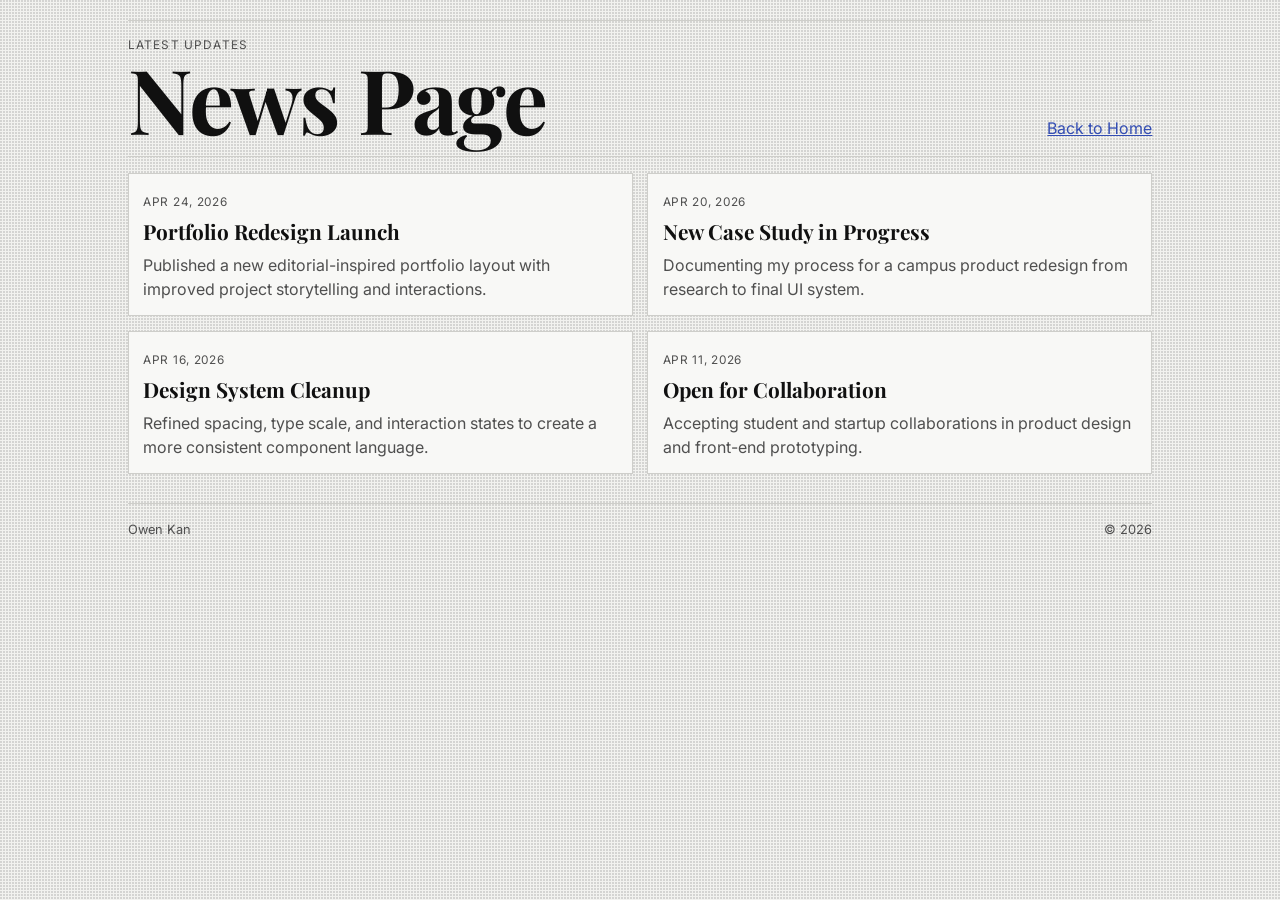
==== news.html @ dac482fb "Redesign portfolio with editorial style and interactions Made-with: Cursor:" ====
<!DOCTYPE html>
<html lang="en">
  <head>
    <meta charset="utf-8" />
    <meta name="viewport" content="width=device-width, initial-scale=1" />
    <meta name="description" content="News and updates from Owen Kan." />
    <title>Owen Kan | News</title>
    <link rel="preconnect" href="https://fonts.googleapis.com" />
    <link rel="preconnect" href="https://fonts.gstatic.com" crossorigin />
    <link
      href="https://fonts.googleapis.com/css2?family=Inter:wght@300;400;500;600&family=Playfair+Display:ital,wght@0,500;0,700;1,500&display=swap"
      rel="stylesheet"
    />
    <link rel="stylesheet" href="styles.css" />
  </head>
  <body data-page="news">
    <div class="grain"></div>
    <main class="page">
      <header class="news-hero panel reveal">
        <div>
          <div class="section-title">Latest Updates</div>
          <h1>News Page</h1>
        </div>
        <a class="magnetic" href="index.html">Back to Home</a>
      </header>

      <section class="panel reveal">
        <div class="news-grid">
          <article class="news-item">
            <time datetime="2026-04-24">Apr 24, 2026</time>
            <h2>Portfolio Redesign Launch</h2>
            <p>
              Published a new editorial-inspired portfolio layout with improved project
              storytelling and interactions.
            </p>
          </article>

          <article class="news-item">
            <time datetime="2026-04-20">Apr 20, 2026</time>
            <h2>New Case Study in Progress</h2>
            <p>
              Documenting my process for a campus product redesign from research to final UI
              system.
            </p>
          </article>

          <article class="news-item">
            <time datetime="2026-04-16">Apr 16, 2026</time>
            <h2>Design System Cleanup</h2>
            <p>
              Refined spacing, type scale, and interaction states to create a more consistent
              component language.
            </p>
          </article>

          <article class="news-item">
            <time datetime="2026-04-11">Apr 11, 2026</time>
            <h2>Open for Collaboration</h2>
            <p>
              Accepting student and startup collaborations in product design and front-end
              prototyping.
            </p>
          </article>
        </div>
      </section>

      <footer class="footer panel reveal">
        <span>Owen Kan</span>
        <span>&copy; <span id="year"></span></span>
      </footer>
    </main>

    <script src="script.js"></script>
  </body>
</html>
---- styles.css ----
/* Editorial portfolio style inspired by print layouts */
:root {
  --bg: #f2f2ef;
  --bg-elev: #f8f8f6;
  --text: #101010;
  --muted: #4f4f4f;
  --line: #cececa;
  --accent: #334db3;
  --serif: "Playfair Display", Georgia, serif;
  --sans: "Inter", Arial, sans-serif;
  --ease: 220ms ease;
}

body.dark {
  --bg: #101114;
  --bg-elev: #17191d;
  --text: #ececec;
  --muted: #b5b5b5;
  --line: #3c3e44;
  --accent: #9fb2ff;
}

*,
*::before,
*::after {
  box-sizing: border-box;
}

html {
  scroll-behavior: smooth;
}

body {
  margin: 0;
  font-family: var(--sans);
  line-height: 1.5;
  color: var(--text);
  background: var(--bg);
  transition: background var(--ease), color var(--ease);
}

.grain {
  position: fixed;
  inset: 0;
  pointer-events: none;
  opacity: 0.12;
  background-image: radial-gradient(circle at 1px 1px, #000 0.75px, transparent 0);
  background-size: 3px 3px;
}

.page {
  max-width: 1060px;
  margin: 0 auto;
  padding: 1.25rem 1.1rem 4rem;
  position: relative;
  z-index: 1;
}

.panel {
  border-top: 1px solid var(--line);
  padding: 1rem 0;
}

.reveal {
  opacity: 0;
  transform: translateY(14px);
  transition: opacity 0.45s ease, transform 0.45s ease;
}

.reveal.visible {
  opacity: 1;
  transform: translateY(0);
}

.masthead {
  padding-top: 0.2rem;
}

.masthead-meta {
  display: flex;
  justify-content: space-between;
  align-items: center;
  font-size: 0.74rem;
  text-transform: uppercase;
  letter-spacing: 0.08em;
  color: var(--muted);
  margin-bottom: 1.2rem;
}

.theme-toggle {
  border: 1px solid var(--line);
  background: transparent;
  color: var(--muted);
  font: inherit;
  font-size: 0.72rem;
  letter-spacing: 0.08em;
  text-transform: uppercase;
  padding: 0.42rem 0.6rem;
  cursor: pointer;
}

h1 {
  margin: 0;
  font-family: var(--serif);
  font-size: clamp(2.2rem, 7.8vw, 5.6rem);
  line-height: 0.95;
  letter-spacing: -0.02em;
}

h1 em {
  color: var(--accent);
  font-style: italic;
  font-weight: 500;
}

.masthead-note {
  margin-top: 1.25rem;
  max-width: 42ch;
  color: var(--muted);
}

.toc {
  display: grid;
  grid-template-columns: 130px 1fr;
  gap: 0.8rem;
}

.section-title {
  font-size: 0.74rem;
  text-transform: uppercase;
  letter-spacing: 0.1em;
  color: var(--muted);
  align-self: start;
}

.toc ol {
  margin: 0;
  padding-left: 1rem;
  display: grid;
  grid-template-columns: 1fr 1fr;
  gap: 0.38rem 2rem;
}

.toc li::marker {
  color: var(--muted);
}

.toc a {
  text-decoration: none;
  color: var(--text);
  border-bottom: 1px dashed transparent;
}

.toc a:hover {
  border-color: var(--line);
}

.split {
  display: grid;
  grid-template-columns: 130px 1fr;
  gap: 0.8rem;
}

.lede {
  font-family: var(--serif);
  font-size: clamp(1.1rem, 2.2vw, 1.45rem);
  line-height: 1.35;
}

.facts {
  margin: 1rem 0 0;
  padding-left: 1rem;
}

#projects .project-list {
  margin-top: 0.4rem;
}

.project-list {
  display: grid;
  gap: 0.8rem;
}

.project-card {
  border: 1px solid var(--line);
  background: var(--bg-elev);
  padding: 0.9rem 0.85rem;
}

.project-card h3 {
  margin: 0;
  font-family: var(--serif);
  font-size: 1.25rem;
}

.project-card p {
  margin: 0.55rem 0 0;
  color: var(--muted);
}

a {
  color: var(--accent);
  transition: color var(--ease);
}

.project-toggle {
  margin-top: 0.75rem;
  border: 1px solid var(--line);
  background: transparent;
  color: var(--text);
  padding: 0.4rem 0.62rem;
  cursor: pointer;
  font: inherit;
  font-size: 0.8rem;
  text-transform: uppercase;
  letter-spacing: 0.05em;
}

.project-details {
  max-height: 0;
  overflow: hidden;
  transition: max-height 280ms ease;
}

.project-card.open .project-details {
  max-height: 120px;
}

.contact-list {
  display: flex;
  flex-wrap: wrap;
  gap: 1rem 1.2rem;
}

.contact-list a {
  text-decoration: none;
  border-bottom: 1px solid var(--line);
}

.footer {
  margin-top: 0.8rem;
  display: flex;
  justify-content: space-between;
  font-size: 0.8rem;
  color: var(--muted);
}

.magnetic {
  display: inline-block;
  transition: transform 180ms ease;
}

.news-hero {
  display: grid;
  grid-template-columns: 1fr auto;
  gap: 0.8rem;
  align-items: end;
}

.news-grid {
  display: grid;
  grid-template-columns: repeat(2, minmax(0, 1fr));
  gap: 0.9rem;
}

.news-item {
  border: 1px solid var(--line);
  background: var(--bg-elev);
  padding: 0.9rem;
}

.news-item time {
  font-size: 0.74rem;
  letter-spacing: 0.06em;
  text-transform: uppercase;
  color: var(--muted);
}

.news-item h2 {
  margin: 0.5rem 0 0;
  font-family: var(--serif);
  font-size: 1.3rem;
  line-height: 1.15;
}

.news-item p {
  margin: 0.55rem 0 0;
  color: var(--muted);
}

@media (max-width: 860px) {
  .toc,
  .split {
    grid-template-columns: 1fr;
  }

  .toc ol {
    grid-template-columns: 1fr;
    padding-left: 1rem;
  }

  .news-grid {
    grid-template-columns: 1fr;
  }
}
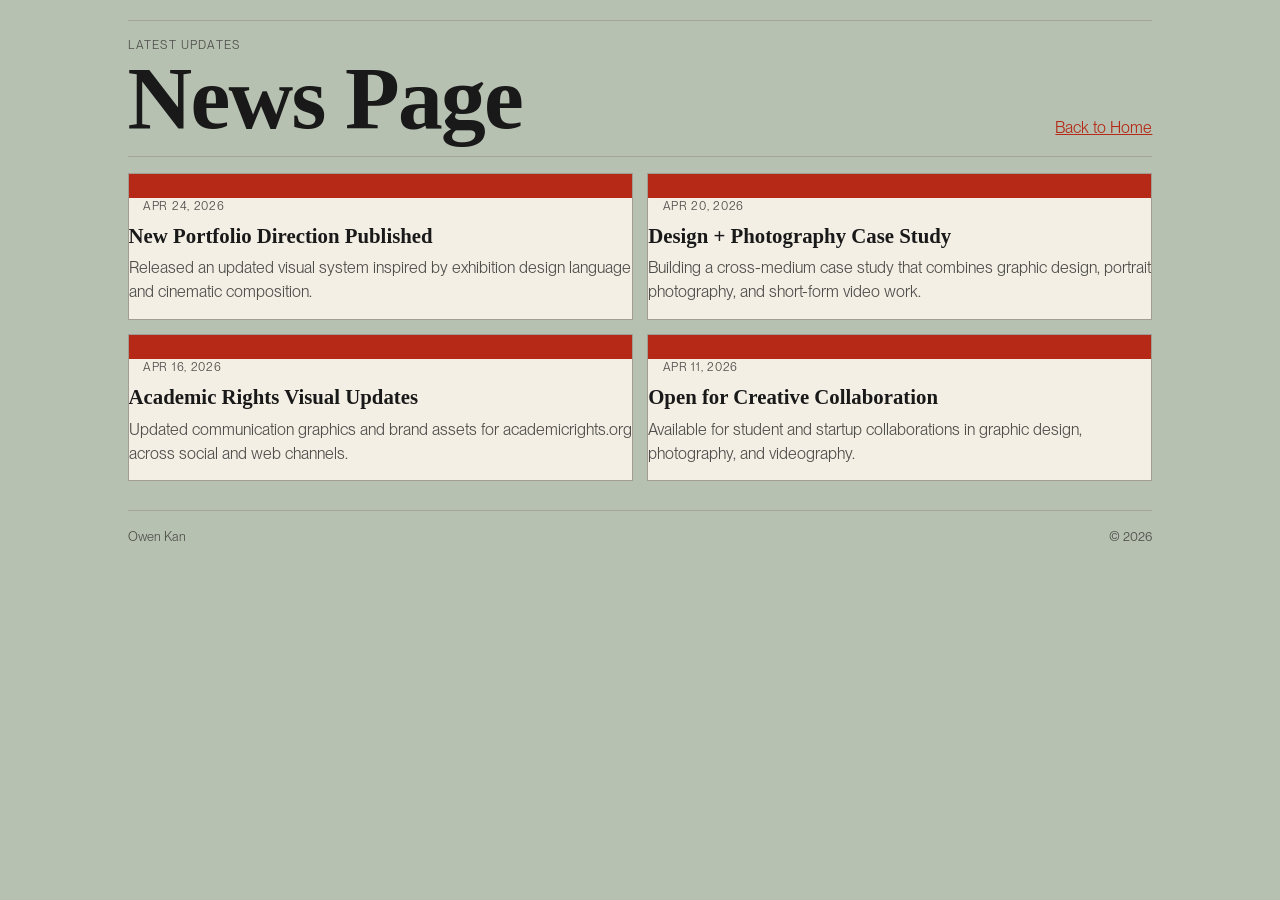
==== commit c1c8b725: "Refine editorial style and local font setup Made-with: Cursor:" ====
--- a/news.html
+++ b/news.html
@@ -5,16 +5,9 @@
     <meta name="viewport" content="width=device-width, initial-scale=1" />
     <meta name="description" content="News and updates from Owen Kan." />
     <title>Owen Kan | News</title>
-    <link rel="preconnect" href="https://fonts.googleapis.com" />
-    <link rel="preconnect" href="https://fonts.gstatic.com" crossorigin />
-    <link
-      href="https://fonts.googleapis.com/css2?family=Inter:wght@300;400;500;600&family=Playfair+Display:ital,wght@0,500;0,700;1,500&display=swap"
-      rel="stylesheet"
-    />
     <link rel="stylesheet" href="styles.css" />
   </head>
   <body data-page="news">
-    <div class="grain"></div>
     <main class="page">
       <header class="news-hero panel reveal">
         <div>
@@ -28,37 +21,37 @@
         <div class="news-grid">
           <article class="news-item">
             <time datetime="2026-04-24">Apr 24, 2026</time>
-            <h2>Portfolio Redesign Launch</h2>
+            <h2>New Portfolio Direction Published</h2>
             <p>
-              Published a new editorial-inspired portfolio layout with improved project
-              storytelling and interactions.
+              Released an updated visual system inspired by exhibition design language and
+              cinematic composition.
             </p>
           </article>
 
           <article class="news-item">
             <time datetime="2026-04-20">Apr 20, 2026</time>
-            <h2>New Case Study in Progress</h2>
+            <h2>Design + Photography Case Study</h2>
             <p>
-              Documenting my process for a campus product redesign from research to final UI
-              system.
+              Building a cross-medium case study that combines graphic design, portrait
+              photography, and short-form video work.
             </p>
           </article>
 
           <article class="news-item">
             <time datetime="2026-04-16">Apr 16, 2026</time>
-            <h2>Design System Cleanup</h2>
+            <h2>Academic Rights Visual Updates</h2>
             <p>
-              Refined spacing, type scale, and interaction states to create a more consistent
-              component language.
+              Updated communication graphics and brand assets for academicrights.org across
+              social and web channels.
             </p>
           </article>
 
           <article class="news-item">
             <time datetime="2026-04-11">Apr 11, 2026</time>
-            <h2>Open for Collaboration</h2>
+            <h2>Open for Creative Collaboration</h2>
             <p>
-              Accepting student and startup collaborations in product design and front-end
-              prototyping.
+              Available for student and startup collaborations in graphic design, photography,
+              and videography.
             </p>
           </article>
         </div>
--- a/styles.css
+++ b/styles.css
@@ -1,23 +1,83 @@
 /* Editorial portfolio style inspired by print layouts */
+@font-face {
+  font-family: "PPEditorialNew";
+  src: url("fonts/PPEditorialNew-Regular.otf") format("opentype");
+  font-weight: 400;
+  font-style: normal;
+  font-display: swap;
+}
+
+@font-face {
+  font-family: "PPEditorialNew";
+  src: url("fonts/PPEditorialNew-Italic.otf") format("opentype");
+  font-weight: 400;
+  font-style: italic;
+  font-display: swap;
+}
+
+@font-face {
+  font-family: "PPEditorialNew";
+  src: url("fonts/PPEditorialNew-Ultrabold.otf") format("opentype");
+  font-weight: 800;
+  font-style: normal;
+  font-display: swap;
+}
+
+@font-face {
+  font-family: "PPNeueMontreal";
+  src: url("fonts/PPNeueMontreal-Book.otf") format("opentype");
+  font-weight: 400;
+  font-style: normal;
+  font-display: swap;
+}
+
+@font-face {
+  font-family: "PPNeueMontreal";
+  src: url("fonts/PPNeueMontreal-Italic.otf") format("opentype");
+  font-weight: 400;
+  font-style: italic;
+  font-display: swap;
+}
+
+@font-face {
+  font-family: "PPNeueMontreal";
+  src: url("fonts/PPNeueMontreal-Medium.otf") format("opentype");
+  font-weight: 500;
+  font-style: normal;
+  font-display: swap;
+}
+
+@font-face {
+  font-family: "PPNeueMontreal";
+  src: url("fonts/PPNeueMontreal-Bold.otf") format("opentype");
+  font-weight: 700;
+  font-style: normal;
+  font-display: swap;
+}
+
 :root {
-  --bg: #f2f2ef;
-  --bg-elev: #f8f8f6;
-  --text: #101010;
-  --muted: #4f4f4f;
-  --line: #cececa;
-  --accent: #334db3;
-  --serif: "Playfair Display", Georgia, serif;
-  --sans: "Inter", Arial, sans-serif;
+  --bg: #b7c1b1;
+  --bg-elev: #f4efe5;
+  --text: #191919;
+  --muted: #4e4e4b;
+  --line: #b8b2a6;
+  --accent: #b52916;
+  --accent-soft: #d6351d;
+  --ink-soft: #2f2a26;
+  --serif: "PPEditorialNew", "Times New Roman", serif;
+  --sans: "PPNeueMontreal", "Helvetica Neue", Arial, sans-serif;
   --ease: 220ms ease;
 }
 
 body.dark {
   --bg: #101114;
-  --bg-elev: #17191d;
+  --bg-elev: #1a1b20;
   --text: #ececec;
-  --muted: #b5b5b5;
+  --muted: #b7b7b7;
   --line: #3c3e44;
-  --accent: #9fb2ff;
+  --accent: #f06a57;
+  --accent-soft: #d95744;
+  --ink-soft: #d5cec8;
 }
 
 *,
@@ -39,15 +99,6 @@
   transition: background var(--ease), color var(--ease);
 }
 
-.grain {
-  position: fixed;
-  inset: 0;
-  pointer-events: none;
-  opacity: 0.12;
-  background-image: radial-gradient(circle at 1px 1px, #000 0.75px, transparent 0);
-  background-size: 3px 3px;
-}
-
 .page {
   max-width: 1060px;
   margin: 0 auto;
@@ -57,7 +108,7 @@
 }
 
 .panel {
-  border-top: 1px solid var(--line);
+  border-top: 1px solid color-mix(in srgb, var(--line), #000 8%);
   padding: 1rem 0;
 }
 
@@ -74,6 +125,7 @@
 
 .masthead {
   padding-top: 0.2rem;
+  border-top: none;
 }
 
 .masthead-meta {
@@ -89,7 +141,7 @@
 
 .theme-toggle {
   border: 1px solid var(--line);
-  background: transparent;
+  background: color-mix(in srgb, var(--bg-elev), transparent 30%);
   color: var(--muted);
   font: inherit;
   font-size: 0.72rem;
@@ -123,6 +175,9 @@
   display: grid;
   grid-template-columns: 130px 1fr;
   gap: 0.8rem;
+  background: var(--bg-elev);
+  border: 1px solid var(--line);
+  padding: 0.9rem;
 }
 
 .section-title {
@@ -147,7 +202,7 @@
 
 .toc a {
   text-decoration: none;
-  color: var(--text);
+  color: var(--ink-soft);
   border-bottom: 1px dashed transparent;
 }
 
@@ -159,6 +214,9 @@
   display: grid;
   grid-template-columns: 130px 1fr;
   gap: 0.8rem;
+  background: var(--bg-elev);
+  border: 1px solid var(--line);
+  padding: 0.9rem;
 }
 
 .lede {
@@ -182,13 +240,35 @@
 }
 
 .project-card {
-  border: 1px solid var(--line);
+  border: 1px solid color-mix(in srgb, var(--line), #000 12%);
   background: var(--bg-elev);
-  padding: 0.9rem 0.85rem;
+  padding: 0;
+  overflow: hidden;
+}
+
+.project-card::before {
+  content: "";
+  display: block;
+  height: 14px;
+  background: linear-gradient(
+    90deg,
+    var(--accent) 0%,
+    var(--accent) 48%,
+    var(--accent-soft) 48%,
+    var(--accent-soft) 100%
+  );
+}
+
+.project-card > h3,
+.project-card > p,
+.project-card > .project-toggle,
+.project-card > .project-details {
+  margin-left: 0.9rem;
+  margin-right: 0.9rem;
 }
 
 .project-card h3 {
-  margin: 0;
+  margin-top: 0.8rem;
   font-family: var(--serif);
   font-size: 1.25rem;
 }
@@ -206,8 +286,8 @@
 .project-toggle {
   margin-top: 0.75rem;
   border: 1px solid var(--line);
-  background: transparent;
-  color: var(--text);
+  background: color-mix(in srgb, var(--accent), #fff 86%);
+  color: var(--ink-soft);
   padding: 0.4rem 0.62rem;
   cursor: pointer;
   font: inherit;
@@ -220,10 +300,12 @@
   max-height: 0;
   overflow: hidden;
   transition: max-height 280ms ease;
+  padding-bottom: 0;
 }
 
 .project-card.open .project-details {
-  max-height: 120px;
+  max-height: 140px;
+  padding-bottom: 0.85rem;
 }
 
 .contact-list {
@@ -234,7 +316,8 @@
 
 .contact-list a {
   text-decoration: none;
-  border-bottom: 1px solid var(--line);
+  border-bottom: 1px solid color-mix(in srgb, var(--accent), var(--line) 45%);
+  color: var(--ink-soft);
 }
 
 .footer {
@@ -264,9 +347,25 @@
 }
 
 .news-item {
-  border: 1px solid var(--line);
+  border: 1px solid color-mix(in srgb, var(--line), #000 12%);
   background: var(--bg-elev);
-  padding: 0.9rem;
+  padding: 0;
+  overflow: hidden;
+}
+
+.news-item::before {
+  content: "";
+  display: block;
+  height: 24px;
+  background: var(--accent);
+}
+
+.news-item > time,
+.news-item > h2,
+.news-item > p {
+  display: block;
+  margin-left: 0.9rem;
+  margin-right: 0.9rem;
 }
 
 .news-item time {
@@ -284,7 +383,7 @@
 }
 
 .news-item p {
-  margin: 0.55rem 0 0;
+  margin: 0.55rem 0 0.9rem;
   color: var(--muted);
 }
 
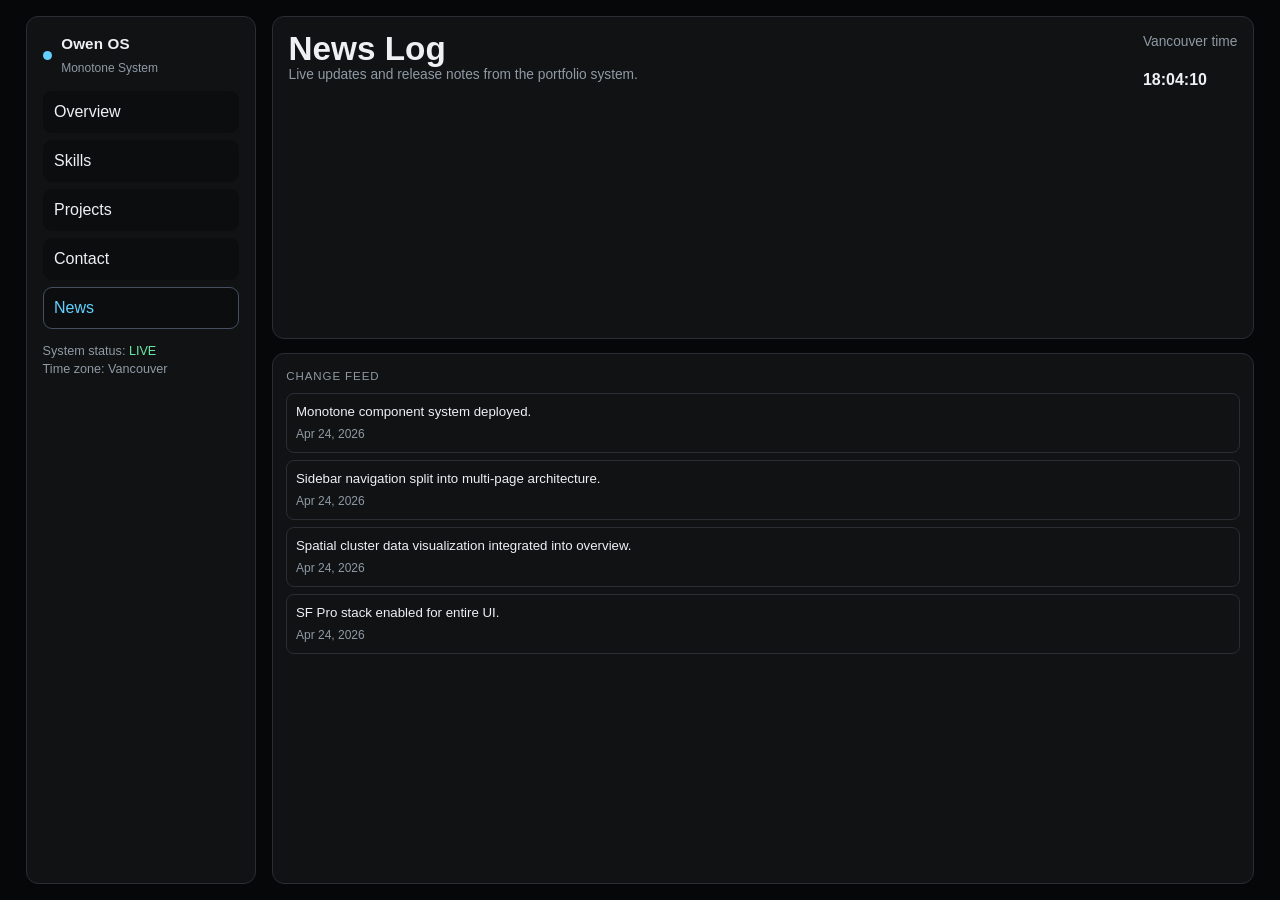
==== commit a644c202: "Refactor site into monotone multipage dashboard Made-with: Cursor:" ====
--- a/news.html
+++ b/news.html
@@ -3,66 +3,56 @@
   <head>
     <meta charset="utf-8" />
     <meta name="viewport" content="width=device-width, initial-scale=1" />
-    <meta name="description" content="News and updates from Owen Kan." />
+    <meta name="description" content="Owen Kan news dashboard." />
     <title>Owen Kan | News</title>
     <link rel="stylesheet" href="styles.css" />
   </head>
   <body data-page="news">
-    <main class="page">
-      <header class="news-hero panel reveal">
-        <div>
-          <div class="section-title">Latest Updates</div>
-          <h1>News Page</h1>
+    <main class="dashboard">
+      <aside class="sidebar panel">
+        <div class="brand">
+          <div class="brand-dot"></div>
+          <div>
+            <strong>Owen OS</strong>
+            <small>Monotone System</small>
+          </div>
         </div>
-        <a class="magnetic" href="index.html">Back to Home</a>
-      </header>
+        <nav>
+          <a href="index.html" data-nav="overview">Overview</a>
+          <a href="skills.html" data-nav="skills">Skills</a>
+          <a href="projects.html" data-nav="projects">Projects</a>
+          <a href="contact.html" data-nav="contact">Contact</a>
+          <a href="news.html" data-nav="news">News</a>
+        </nav>
+        <div class="sidebar-footer">
+          <p>System status: <span class="status-live">LIVE</span></p>
+          <p>Time zone: Vancouver</p>
+        </div>
+      </aside>
 
-      <section class="panel reveal">
-        <div class="news-grid">
-          <article class="news-item">
-            <time datetime="2026-04-24">Apr 24, 2026</time>
-            <h2>New Portfolio Direction Published</h2>
-            <p>
-              Released an updated visual system inspired by exhibition design language and
-              cinematic composition.
-            </p>
-          </article>
+      <section class="content">
+        <header class="topbar panel">
+          <div>
+            <h1>News Log</h1>
+            <p class="sub">Live updates and release notes from the portfolio system.</p>
+          </div>
+          <div>
+            <p class="sub">Vancouver time</p>
+            <p><strong id="van-time">--:--:--</strong></p>
+          </div>
+        </header>
 
-          <article class="news-item">
-            <time datetime="2026-04-20">Apr 20, 2026</time>
-            <h2>Design + Photography Case Study</h2>
-            <p>
-              Building a cross-medium case study that combines graphic design, portrait
-              photography, and short-form video work.
-            </p>
-          </article>
-
-          <article class="news-item">
-            <time datetime="2026-04-16">Apr 16, 2026</time>
-            <h2>Academic Rights Visual Updates</h2>
-            <p>
-              Updated communication graphics and brand assets for academicrights.org across
-              social and web channels.
-            </p>
-          </article>
-
-          <article class="news-item">
-            <time datetime="2026-04-11">Apr 11, 2026</time>
-            <h2>Open for Creative Collaboration</h2>
-            <p>
-              Available for student and startup collaborations in graphic design, photography,
-              and videography.
-            </p>
-          </article>
-        </div>
+        <section class="tile panel">
+          <p class="label">Change feed</p>
+          <div class="feed">
+            <div class="feed-item"><p>Monotone component system deployed.</p><small>Apr 24, 2026</small></div>
+            <div class="feed-item"><p>Sidebar navigation split into multi-page architecture.</p><small>Apr 24, 2026</small></div>
+            <div class="feed-item"><p>Spatial cluster data visualization integrated into overview.</p><small>Apr 24, 2026</small></div>
+            <div class="feed-item"><p>SF Pro stack enabled for entire UI.</p><small>Apr 24, 2026</small></div>
+          </div>
+        </section>
       </section>
-
-      <footer class="footer panel reveal">
-        <span>Owen Kan</span>
-        <span>&copy; <span id="year"></span></span>
-      </footer>
     </main>
-
     <script src="script.js"></script>
   </body>
 </html>
--- a/styles.css
+++ b/styles.css
@@ -1,83 +1,16 @@
-/* Editorial portfolio style inspired by print layouts */
-@font-face {
-  font-family: "PPEditorialNew";
-  src: url("fonts/PPEditorialNew-Regular.otf") format("opentype");
-  font-weight: 400;
-  font-style: normal;
-  font-display: swap;
-}
-
-@font-face {
-  font-family: "PPEditorialNew";
-  src: url("fonts/PPEditorialNew-Italic.otf") format("opentype");
-  font-weight: 400;
-  font-style: italic;
-  font-display: swap;
-}
-
-@font-face {
-  font-family: "PPEditorialNew";
-  src: url("fonts/PPEditorialNew-Ultrabold.otf") format("opentype");
-  font-weight: 800;
-  font-style: normal;
-  font-display: swap;
-}
-
-@font-face {
-  font-family: "PPNeueMontreal";
-  src: url("fonts/PPNeueMontreal-Book.otf") format("opentype");
-  font-weight: 400;
-  font-style: normal;
-  font-display: swap;
-}
-
-@font-face {
-  font-family: "PPNeueMontreal";
-  src: url("fonts/PPNeueMontreal-Italic.otf") format("opentype");
-  font-weight: 400;
-  font-style: italic;
-  font-display: swap;
-}
-
-@font-face {
-  font-family: "PPNeueMontreal";
-  src: url("fonts/PPNeueMontreal-Medium.otf") format("opentype");
-  font-weight: 500;
-  font-style: normal;
-  font-display: swap;
-}
-
-@font-face {
-  font-family: "PPNeueMontreal";
-  src: url("fonts/PPNeueMontreal-Bold.otf") format("opentype");
-  font-weight: 700;
-  font-style: normal;
-  font-display: swap;
-}
-
+/* Monotone technical portfolio system */
 :root {
-  --bg: #b7c1b1;
-  --bg-elev: #f4efe5;
-  --text: #191919;
-  --muted: #4e4e4b;
-  --line: #b8b2a6;
-  --accent: #b52916;
-  --accent-soft: #d6351d;
-  --ink-soft: #2f2a26;
-  --serif: "PPEditorialNew", "Times New Roman", serif;
-  --sans: "PPNeueMontreal", "Helvetica Neue", Arial, sans-serif;
-  --ease: 220ms ease;
-}
-
-body.dark {
-  --bg: #101114;
-  --bg-elev: #1a1b20;
-  --text: #ececec;
-  --muted: #b7b7b7;
-  --line: #3c3e44;
-  --accent: #f06a57;
-  --accent-soft: #d95744;
-  --ink-soft: #d5cec8;
+  --bg: #060708;
+  --panel: #101214;
+  --panel-2: #16191d;
+  --line: #292e34;
+  --text: #edf1f4;
+  --muted: #8f9aa5;
+  --accent-cyan: #63d0ff;
+  --accent-orange: #ff9d57;
+  --accent-green: #6ee7a5;
+  --radius: 12px;
+  --ease: 180ms ease;
 }
 
 *,
@@ -92,313 +25,442 @@
 
 body {
   margin: 0;
-  font-family: var(--sans);
-  line-height: 1.5;
+  background: var(--bg);
   color: var(--text);
-  background: var(--bg);
-  transition: background var(--ease), color var(--ease);
-}
-
-.page {
-  max-width: 1060px;
-  margin: 0 auto;
-  padding: 1.25rem 1.1rem 4rem;
+  font-family: -apple-system, BlinkMacSystemFont, "SF Pro Display", "SF Pro Text", "Segoe UI",
+    Roboto, Helvetica, Arial, sans-serif;
+  line-height: 1.45;
+}
+
+.dashboard {
+  width: min(1280px, 96vw);
+  margin: 1rem auto;
+  display: grid;
+  grid-template-columns: 230px 1fr;
+  gap: 1rem;
+}
+
+.panel {
+  border: 1px solid var(--line);
+  border-radius: var(--radius);
+  background: var(--panel);
+}
+
+.sidebar {
+  position: sticky;
+  top: 1rem;
+  height: calc(100vh - 2rem);
+  padding: 1rem;
+  display: grid;
+  grid-template-rows: auto auto 1fr auto;
+  gap: 0.8rem;
+}
+
+.brand {
+  display: flex;
+  align-items: center;
+  gap: 0.6rem;
+}
+
+.brand strong {
+  display: block;
+  font-size: 0.95rem;
+  letter-spacing: 0.01em;
+}
+
+.brand small {
+  font-size: 0.75rem;
+  color: var(--muted);
+}
+
+.brand-dot {
+  width: 9px;
+  height: 9px;
+  border-radius: 50%;
+  background: var(--accent-cyan);
+}
+
+.sidebar nav {
+  display: grid;
+  gap: 0.45rem;
+}
+
+.sidebar nav a {
+  display: block;
+  padding: 0.52rem 0.65rem;
+  border: 1px solid transparent;
+  border-radius: 9px;
+  color: var(--text);
+  text-decoration: none;
+  background: #0b0d0f;
+  transition: border-color var(--ease), background var(--ease), transform var(--ease);
+}
+
+.sidebar nav a:hover {
+  border-color: #3a4149;
+  background: #111418;
+}
+
+.sidebar nav a.active {
+  border-color: #44505f;
+  color: var(--accent-cyan);
+}
+
+.sidebar-footer p,
+.sidebar-footer a {
+  margin: 0;
+  font-size: 0.79rem;
+  color: var(--muted);
+}
+
+.status-live {
+  color: var(--accent-green);
+}
+
+.content {
+  display: grid;
+  gap: 0.9rem;
+}
+
+.topbar {
+  padding: 0.95rem 1rem;
+  display: flex;
+  justify-content: space-between;
+  align-items: flex-start;
+  gap: 0.8rem;
+}
+
+h1 {
+  margin: 0;
+  font-weight: 600;
+  font-size: clamp(1.3rem, 2.6vw, 2.15rem);
+  line-height: 1;
+}
+
+.sub {
+  margin: 0;
+  font-size: 0.86rem;
+  color: var(--muted);
+}
+
+.bento {
+  display: grid;
+  grid-template-columns: repeat(12, minmax(0, 1fr));
+  gap: 0.75rem;
+}
+
+.tile {
+  padding: 0.85rem;
+  transition: transform var(--ease), border-color var(--ease);
+}
+
+.tile:hover {
+  transform: translateY(-2px);
+  border-color: #3a4149;
+}
+
+.span-3 {
+  grid-column: span 3;
+}
+
+.span-4 {
+  grid-column: span 4;
+}
+
+.span-5 {
+  grid-column: span 5;
+}
+
+.span-6 {
+  grid-column: span 6;
+}
+
+.span-7 {
+  grid-column: span 7;
+}
+
+.span-8 {
+  grid-column: span 8;
+}
+
+.tile h3,
+.tile h2,
+.tile h4,
+.tile p {
+  margin: 0;
+}
+
+.label {
+  font-size: 0.72rem;
+  text-transform: uppercase;
+  letter-spacing: 0.08em;
+  color: var(--muted);
+}
+
+.metric h2 {
+  margin-top: 0.45rem;
+  font-size: 1.85rem;
+  font-weight: 600;
+}
+
+.metric small {
+  color: var(--muted);
+}
+
+.tiny-chart {
+  margin-top: 0.55rem;
+  height: 42px;
+  border-radius: 6px;
+  background: repeating-linear-gradient(
+    90deg,
+    #101418 0,
+    #101418 10px,
+    #0d1014 10px,
+    #0d1014 20px
+  );
+  position: relative;
+  overflow: hidden;
+}
+
+.tiny-chart::after {
+  content: "";
+  position: absolute;
+  inset: 0;
+  background-image: linear-gradient(
+    130deg,
+    transparent 0%,
+    transparent 35%,
+    rgba(99, 208, 255, 0.5) 36%,
+    rgba(99, 208, 255, 0.5) 40%,
+    transparent 41%,
+    transparent 100%
+  );
+}
+
+.cluster-panel {
+  background: var(--panel-2);
+}
+
+.cluster-wrap {
+  margin-top: 0.65rem;
+  border: 1px solid var(--line);
+  border-radius: 10px;
+  background: #0b0e13;
+  height: 360px;
+  position: relative;
+  overflow: hidden;
+}
+
+.cluster-wrap::before {
+  content: "";
+  position: absolute;
+  inset: 0;
+  background-image:
+    linear-gradient(#141922 1px, transparent 1px),
+    linear-gradient(90deg, #141922 1px, transparent 1px);
+  background-size: 34px 34px;
+  opacity: 0.7;
+}
+
+#cluster-canvas {
+  width: 100%;
+  height: 100%;
+  display: block;
   position: relative;
   z-index: 1;
 }
 
-.panel {
-  border-top: 1px solid color-mix(in srgb, var(--line), #000 8%);
-  padding: 1rem 0;
-}
-
-.reveal {
-  opacity: 0;
-  transform: translateY(14px);
-  transition: opacity 0.45s ease, transform 0.45s ease;
-}
-
-.reveal.visible {
-  opacity: 1;
-  transform: translateY(0);
-}
-
-.masthead {
-  padding-top: 0.2rem;
-  border-top: none;
-}
-
-.masthead-meta {
+.side-list {
+  margin-top: 0.6rem;
+  display: grid;
+  gap: 0.45rem;
+}
+
+.side-list div {
+  border: 1px solid var(--line);
+  border-radius: 8px;
+  padding: 0.46rem 0.55rem;
+  font-size: 0.83rem;
   display: flex;
   justify-content: space-between;
   align-items: center;
-  font-size: 0.74rem;
-  text-transform: uppercase;
-  letter-spacing: 0.08em;
-  color: var(--muted);
-  margin-bottom: 1.2rem;
-}
-
-.theme-toggle {
-  border: 1px solid var(--line);
-  background: color-mix(in srgb, var(--bg-elev), transparent 30%);
-  color: var(--muted);
-  font: inherit;
-  font-size: 0.72rem;
-  letter-spacing: 0.08em;
-  text-transform: uppercase;
-  padding: 0.42rem 0.6rem;
-  cursor: pointer;
-}
-
-h1 {
-  margin: 0;
-  font-family: var(--serif);
-  font-size: clamp(2.2rem, 7.8vw, 5.6rem);
-  line-height: 0.95;
-  letter-spacing: -0.02em;
-}
-
-h1 em {
-  color: var(--accent);
-  font-style: italic;
-  font-weight: 500;
-}
-
-.masthead-note {
-  margin-top: 1.25rem;
-  max-width: 42ch;
-  color: var(--muted);
-}
-
-.toc {
-  display: grid;
-  grid-template-columns: 130px 1fr;
-  gap: 0.8rem;
-  background: var(--bg-elev);
-  border: 1px solid var(--line);
-  padding: 0.9rem;
-}
-
-.section-title {
-  font-size: 0.74rem;
-  text-transform: uppercase;
-  letter-spacing: 0.1em;
-  color: var(--muted);
-  align-self: start;
-}
-
-.toc ol {
-  margin: 0;
-  padding-left: 1rem;
-  display: grid;
-  grid-template-columns: 1fr 1fr;
-  gap: 0.38rem 2rem;
-}
-
-.toc li::marker {
-  color: var(--muted);
-}
-
-.toc a {
-  text-decoration: none;
-  color: var(--ink-soft);
-  border-bottom: 1px dashed transparent;
-}
-
-.toc a:hover {
-  border-color: var(--line);
-}
-
-.split {
-  display: grid;
-  grid-template-columns: 130px 1fr;
-  gap: 0.8rem;
-  background: var(--bg-elev);
-  border: 1px solid var(--line);
-  padding: 0.9rem;
-}
-
-.lede {
-  font-family: var(--serif);
-  font-size: clamp(1.1rem, 2.2vw, 1.45rem);
-  line-height: 1.35;
-}
-
-.facts {
-  margin: 1rem 0 0;
-  padding-left: 1rem;
-}
-
-#projects .project-list {
-  margin-top: 0.4rem;
-}
-
-.project-list {
-  display: grid;
-  gap: 0.8rem;
-}
-
-.project-card {
-  border: 1px solid color-mix(in srgb, var(--line), #000 12%);
-  background: var(--bg-elev);
-  padding: 0;
+}
+
+.accent-cyan {
+  color: var(--accent-cyan);
+}
+
+.accent-orange {
+  color: var(--accent-orange);
+}
+
+.accent-green {
+  color: var(--accent-green);
+}
+
+.progress {
+  margin-top: 0.55rem;
+  display: grid;
+  gap: 0.5rem;
+}
+
+.progress-row {
+  display: grid;
+  gap: 0.24rem;
+}
+
+.progress-row span {
+  font-size: 0.83rem;
+  color: var(--muted);
+}
+
+.bar {
+  height: 8px;
+  border-radius: 999px;
+  border: 1px solid var(--line);
   overflow: hidden;
-}
-
-.project-card::before {
-  content: "";
+  background: #0a0d10;
+}
+
+.bar i {
   display: block;
-  height: 14px;
-  background: linear-gradient(
-    90deg,
-    var(--accent) 0%,
-    var(--accent) 48%,
-    var(--accent-soft) 48%,
-    var(--accent-soft) 100%
-  );
-}
-
-.project-card > h3,
-.project-card > p,
-.project-card > .project-toggle,
-.project-card > .project-details {
-  margin-left: 0.9rem;
-  margin-right: 0.9rem;
-}
-
-.project-card h3 {
-  margin-top: 0.8rem;
-  font-family: var(--serif);
-  font-size: 1.25rem;
-}
-
-.project-card p {
-  margin: 0.55rem 0 0;
-  color: var(--muted);
-}
-
-a {
-  color: var(--accent);
-  transition: color var(--ease);
-}
-
-.project-toggle {
-  margin-top: 0.75rem;
-  border: 1px solid var(--line);
-  background: color-mix(in srgb, var(--accent), #fff 86%);
-  color: var(--ink-soft);
-  padding: 0.4rem 0.62rem;
-  cursor: pointer;
-  font: inherit;
-  font-size: 0.8rem;
+  height: 100%;
+  width: 0;
+  transition: width 550ms ease;
+  background: var(--accent-cyan);
+}
+
+.data-table {
+  width: 100%;
+  border-collapse: collapse;
+  margin-top: 0.6rem;
+  font-size: 0.85rem;
+}
+
+.data-table th,
+.data-table td {
+  border-bottom: 1px solid var(--line);
+  text-align: left;
+  padding: 0.5rem 0.3rem;
+}
+
+.data-table th {
+  color: var(--muted);
+  font-size: 0.76rem;
   text-transform: uppercase;
   letter-spacing: 0.05em;
 }
 
-.project-details {
-  max-height: 0;
-  overflow: hidden;
-  transition: max-height 280ms ease;
-  padding-bottom: 0;
-}
-
-.project-card.open .project-details {
-  max-height: 140px;
-  padding-bottom: 0.85rem;
-}
-
-.contact-list {
+.tags {
   display: flex;
   flex-wrap: wrap;
-  gap: 1rem 1.2rem;
-}
-
-.contact-list a {
+  gap: 0.35rem;
+  margin-top: 0.6rem;
+}
+
+.tags span {
+  font-size: 0.76rem;
+  border: 1px solid var(--line);
+  border-radius: 999px;
+  padding: 0.18rem 0.48rem;
+  color: var(--muted);
+}
+
+.module-grid {
+  display: grid;
+  gap: 0.75rem;
+  grid-template-columns: repeat(2, minmax(0, 1fr));
+}
+
+.feed {
+  margin-top: 0.55rem;
+  display: grid;
+  gap: 0.45rem;
+}
+
+.feed-item {
+  border: 1px solid var(--line);
+  border-radius: 8px;
+  padding: 0.48rem 0.55rem;
+}
+
+.feed-item p {
+  margin: 0;
+  font-size: 0.83rem;
+}
+
+.feed-item small {
+  color: var(--muted);
+  font-size: 0.75rem;
+}
+
+.actions {
+  display: flex;
+  gap: 0.5rem;
+  flex-wrap: wrap;
+  margin-top: 0.65rem;
+}
+
+.actions a {
+  border: 1px solid var(--line);
+  border-radius: 8px;
+  padding: 0.42rem 0.62rem;
+  color: var(--text);
   text-decoration: none;
-  border-bottom: 1px solid color-mix(in srgb, var(--accent), var(--line) 45%);
-  color: var(--ink-soft);
-}
-
-.footer {
-  margin-top: 0.8rem;
-  display: flex;
-  justify-content: space-between;
-  font-size: 0.8rem;
-  color: var(--muted);
-}
-
-.magnetic {
-  display: inline-block;
-  transition: transform 180ms ease;
-}
-
-.news-hero {
-  display: grid;
-  grid-template-columns: 1fr auto;
-  gap: 0.8rem;
-  align-items: end;
-}
-
-.news-grid {
-  display: grid;
-  grid-template-columns: repeat(2, minmax(0, 1fr));
-  gap: 0.9rem;
-}
-
-.news-item {
-  border: 1px solid color-mix(in srgb, var(--line), #000 12%);
-  background: var(--bg-elev);
-  padding: 0;
-  overflow: hidden;
-}
-
-.news-item::before {
-  content: "";
-  display: block;
-  height: 24px;
-  background: var(--accent);
-}
-
-.news-item > time,
-.news-item > h2,
-.news-item > p {
-  display: block;
-  margin-left: 0.9rem;
-  margin-right: 0.9rem;
-}
-
-.news-item time {
-  font-size: 0.74rem;
-  letter-spacing: 0.06em;
-  text-transform: uppercase;
-  color: var(--muted);
-}
-
-.news-item h2 {
-  margin: 0.5rem 0 0;
-  font-family: var(--serif);
-  font-size: 1.3rem;
-  line-height: 1.15;
-}
-
-.news-item p {
-  margin: 0.55rem 0 0.9rem;
-  color: var(--muted);
-}
-
-@media (max-width: 860px) {
-  .toc,
-  .split {
+  font-size: 0.83rem;
+}
+
+.actions a:hover {
+  border-color: #4a5564;
+}
+
+.footer-note {
+  margin-top: 0.55rem;
+  font-size: 0.75rem;
+  color: var(--muted);
+}
+
+@media (max-width: 1120px) {
+  .dashboard {
     grid-template-columns: 1fr;
   }
 
-  .toc ol {
+  .sidebar {
+    position: static;
+    height: auto;
+    grid-template-rows: auto auto auto auto;
+  }
+
+  .bento {
+    grid-template-columns: repeat(2, minmax(0, 1fr));
+  }
+
+  .span-3,
+  .span-4,
+  .span-5,
+  .span-6,
+  .span-7,
+  .span-8 {
+    grid-column: span 1;
+  }
+
+  .module-grid {
     grid-template-columns: 1fr;
-    padding-left: 1rem;
-  }
-
-  .news-grid {
+  }
+}
+
+@media (max-width: 720px) {
+  .topbar {
+    flex-direction: column;
+  }
+
+  .bento {
     grid-template-columns: 1fr;
   }
-}
+
+  .sidebar nav {
+    grid-template-columns: 1fr 1fr;
+    display: grid;
+    gap: 0.4rem;
+  }
+}
